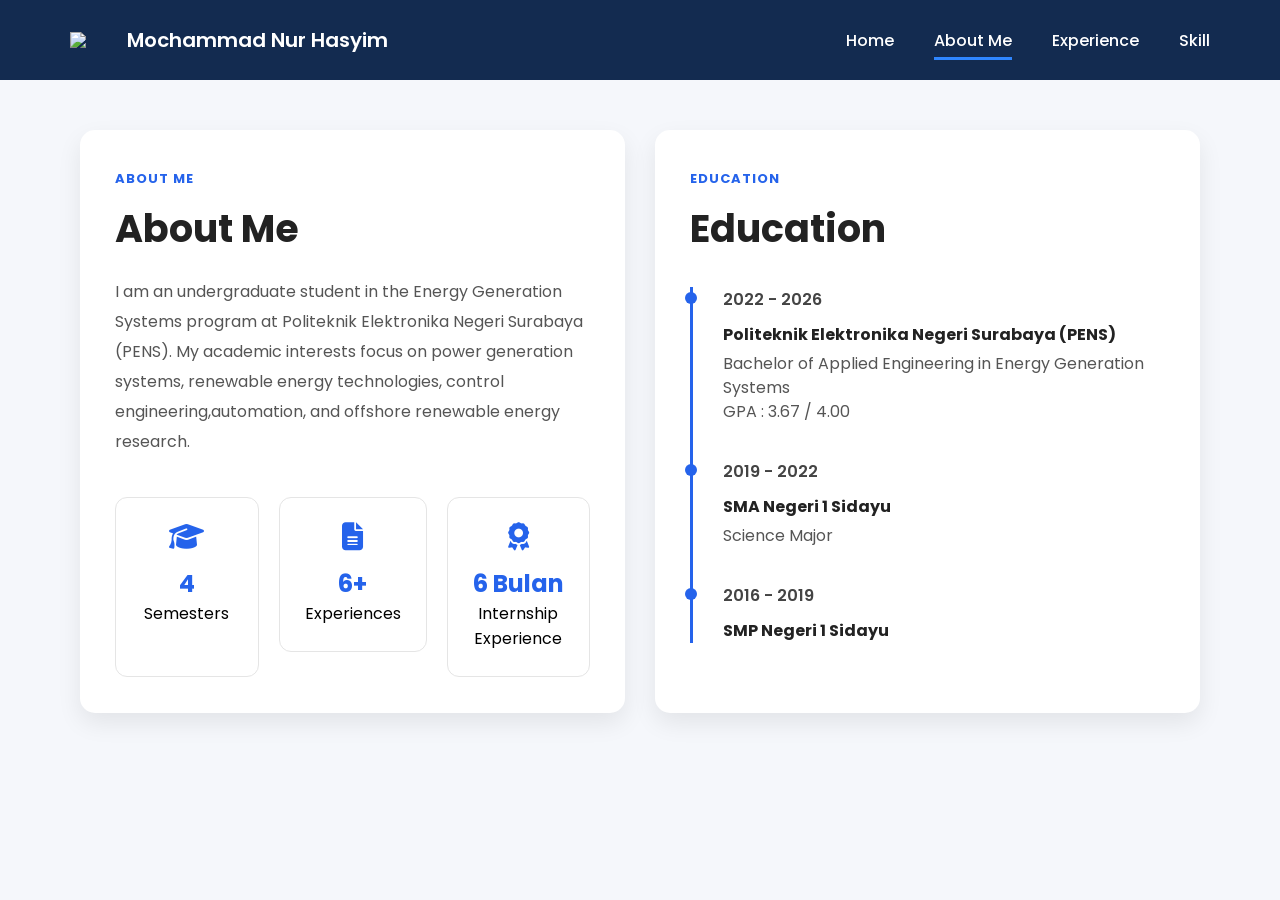
==== about me.html @ 38c2a097 "Add files via upload" ====
<!DOCTYPE html>
<html lang="en">

<head>

<meta charset="UTF-8">

<meta name="viewport" content="width=device-width, initial-scale=1.0">

<title>About Me</title>

<link rel="stylesheet" href="css about me.css">

<link rel="preconnect" href="https://fonts.googleapis.com">

<link rel="preconnect" href="https://fonts.gstatic.com" crossorigin>

<link href="https://fonts.googleapis.com/css2?family=Poppins:wght@300;400;500;600;700;800&display=swap" rel="stylesheet">

<link rel="stylesheet"
href="https://cdnjs.cloudflare.com/ajax/libs/font-awesome/6.6.0/css/all.min.css">

</head>

<body>

 <header>

  <div class="navbar">

   <div class="logo">

    <img src="background/foto diri.jpeg">

    <span>Mochammad Nur Hasyim</span>

 </div>

<nav>

 <ul>

  <li><a href="index.html">Home</a></li>

<li><a href="about.html" class="active">About Me</a></li>

<li><a href="project.html">Experience</a></li>

<li><a href="skill.html">Skill</a></li>

</ul>

</nav>

</div>

</header>

<section class="about">

<div class="about-left">

<span class="small-title">

ABOUT ME

</span>

<h1>About Me</h1>

<p>

I am an undergraduate student in the Energy Generation Systems
program at Politeknik Elektronika Negeri Surabaya (PENS).
My academic interests focus on power generation systems,
renewable energy technologies, control engineering,automation, 
and offshore renewable energy research.

</p>

<div class="cards">

<div class="card">

<i class="fa-solid fa-graduation-cap"></i>

<h2>4</h2>

<span>Semesters</span>

</div>

<a href="project.html" class="card-link">

    <div class="card">

        <i class="fa-solid fa-file-lines"></i>

        <h2>6+</h2>

        <span>Experiences</span>

    </div>

</a>

<a href="pltu.html" class="card-link">

    <div class="card">

        <i class="fa-solid fa-award"></i>

        <h2>6 Bulan</h2>

        <span>Internship Experience</span>
    </div>

</a>

</div>

</div>

<div class="about-right">

<span class="small-title">

EDUCATION

</span>

<h1>Education</h1>

<div class="timeline">

<div class="item">

<div class="circle"></div>

<div class="year">

2022 - 2026

</div>

<div class="text">

<b>Politeknik Elektronika Negeri Surabaya (PENS)</b>

<p>Bachelor of Applied Engineering in Energy Generation Systems</p>

<p>GPA : 3.67 / 4.00</p>

</div>

</div>

<div class="item">

<div class="circle"></div>

<div class="year">

2019 - 2022

</div>

<div class="text">

<b>SMA Negeri 1 Sidayu</b>

<p>Science Major</p>

</div>

</div>

<div class="item">

<div class="circle"></div>

<div class="year">

2016 - 2019

</div>

<div class="text">

<b>SMP Negeri 1 Sidayu</b>

</div>

</div>

</div>

</div>

</section>

</body>

</html>
---- css about me.css ----
*{

margin:0;

padding:0;

box-sizing:border-box;

font-family:'Poppins',sans-serif;

}

body{

background:#f5f7fb;

}

/* ====================== */

header{

position:fixed;

top:0;

width:100%;

z-index:1000;

}

.navbar{

height:80px;

display:flex;

justify-content:space-between;

align-items:center;

padding:0 70px;

background:#132b50;

}

.logo{

display:flex;

align-items:center;

gap:15px;

}

.logo img{

width:42px;

}

.logo span{

font-size:20px;

font-weight:600;

color:white;

}

nav ul{

display:flex;

gap:40px;

list-style:none;

}

nav a{

text-decoration:none;

color:white;

font-weight:500;

position:relative;

padding-bottom:8px;

}

nav a::after{

content:"";

position:absolute;

left:50%;

bottom:0;

transform:translateX(-50%);

width:0;

height:3px;

background:#2f86ff;

transition:.3s;

}

nav a:hover::after{

width:100%;

}

nav a.active::after{

width:100%;

}

/* ====================== */

.about{

padding:130px 80px;

display:grid;

grid-template-columns:1fr 1fr;

gap:30px;

}

.about-left,

.about-right{

background:white;

padding:35px;

border-radius:15px;

box-shadow:0 10px 25px rgba(0,0,0,.08);

}

.small-title{

color:#2563eb;

font-size:13px;

font-weight:700;

letter-spacing:1px;

}

.about h1{

margin:10px 0 20px;

font-size:38px;

color:#222;

}

.about p{

line-height:30px;

color:#555;

}

/* CARD */

.cards{

display:grid;

grid-template-columns:repeat(3,1fr);

gap:20px;

margin-top:40px;

}

.card{

border:1px solid #e5e5e5;

border-radius:12px;

padding:25px;

text-align:center;

}

.card i{

font-size:28px;

color:#2563eb;

margin-bottom:15px;

}

.card h2{

color:#2563eb;

}

/* TIMELINE */

.timeline{

margin-top:30px;

border-left:3px solid #2563eb;

padding-left:30px;

}

.item{

position:relative;

margin-bottom:35px;

}

.circle{

position:absolute;

left:-38px;

top:5px;

width:12px;

height:12px;

border-radius:50%;

background:#2563eb;

}

.year{

font-weight:600;

margin-bottom:10px;

color:#444;

}

.text b{

display:block;

margin-bottom:5px;

color:#222;

}

.text p{

line-height:24px;

}

.card-link{

    text-decoration:none;

    color:inherit;

    display:block;

}

.card-link:hover .card{

    transform:translateY(-6px);

    box-shadow:0 12px 25px rgba(0,0,0,.12);

}
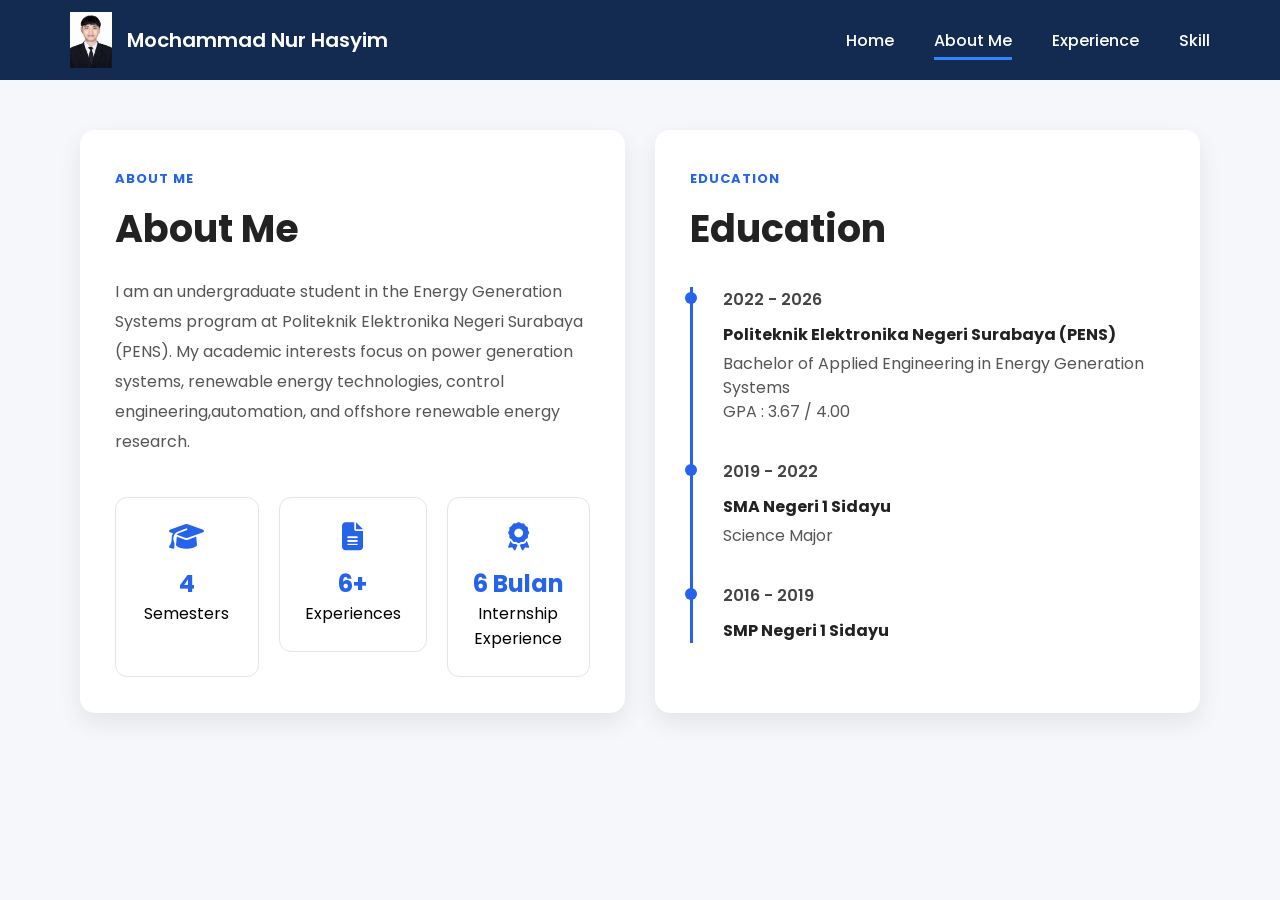
==== commit 09cb9adf: "Fix formatting and structure in about me.html Updated the 'about me' HTML file to correct formatting" ====
--- a/about me.html
+++ b/about me.html
@@ -30,7 +30,7 @@
 
    <div class="logo">
 
-    <img src="background/foto diri.jpeg">
+    <img src="background/foto diri.jpg">
 
     <span>Mochammad Nur Hasyim</span>
 
@@ -201,4 +201,4 @@
 
 </body>
 
-</html>+</html>
